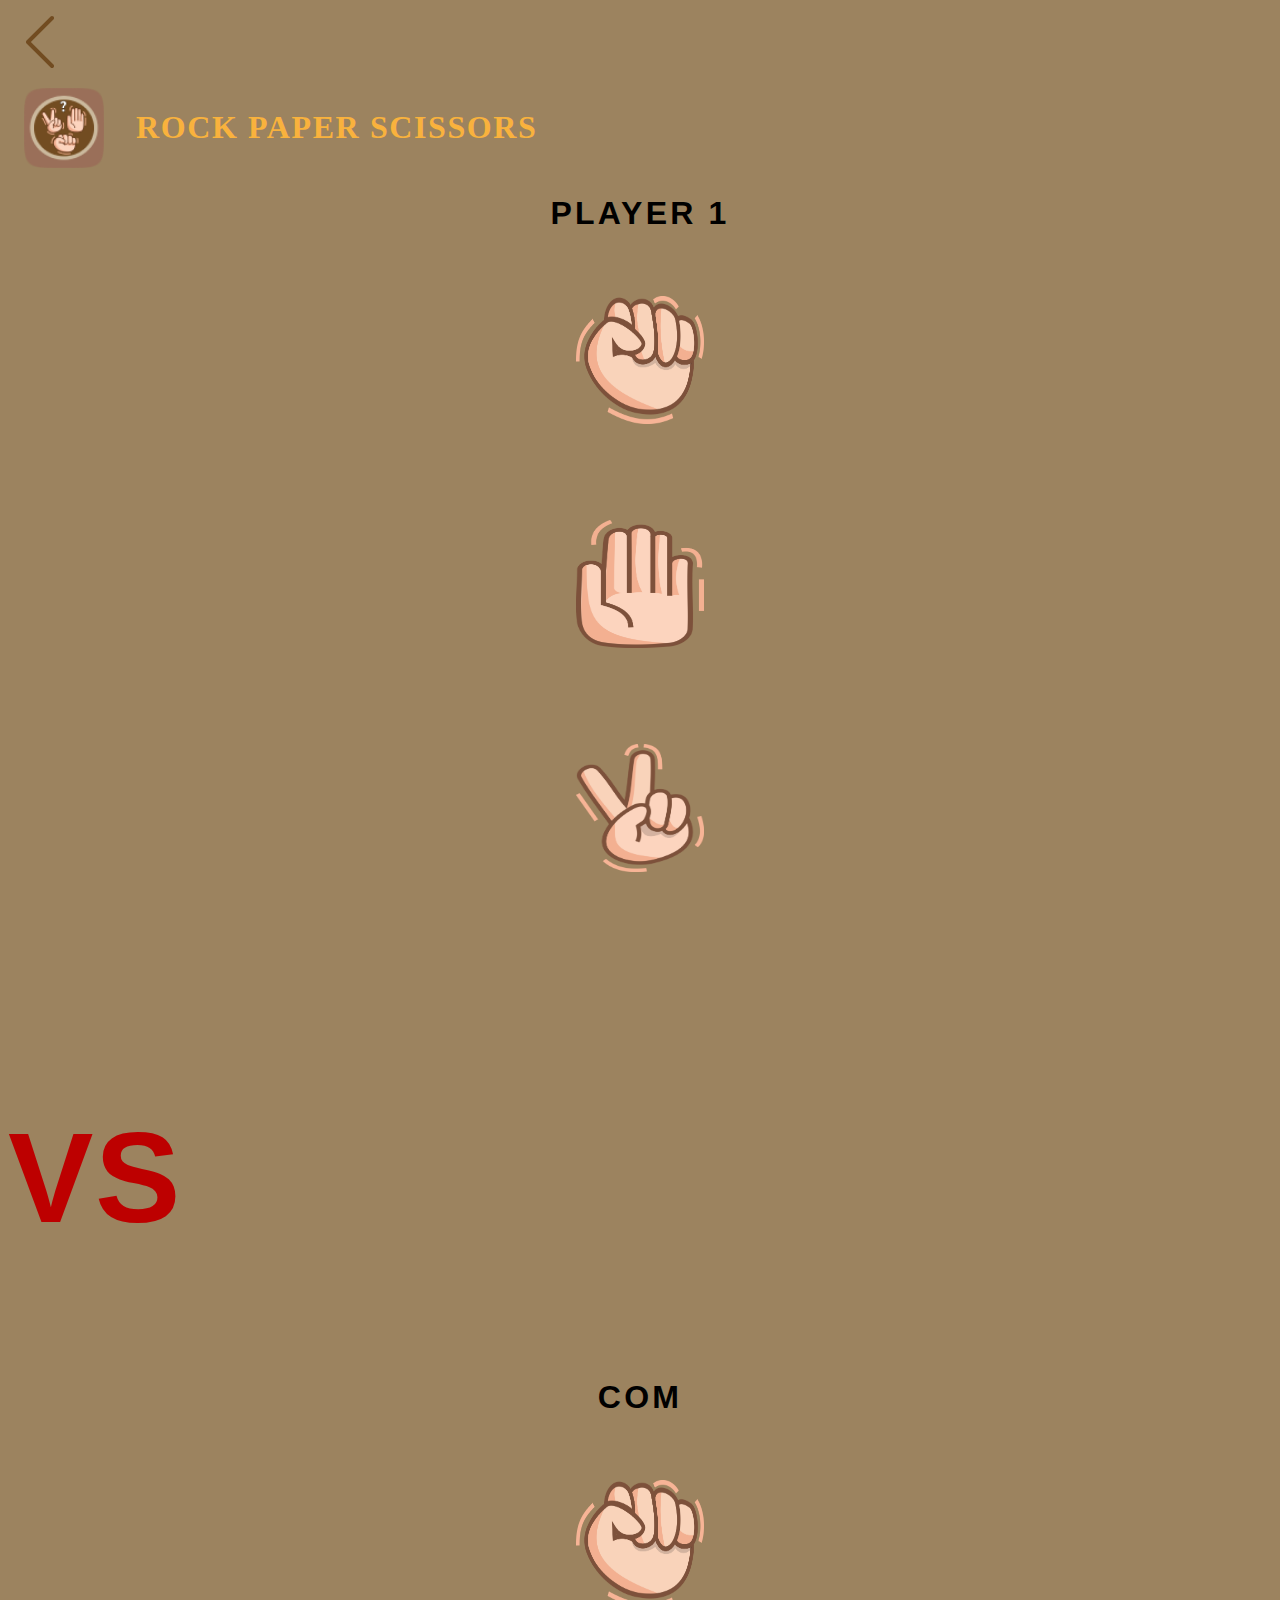
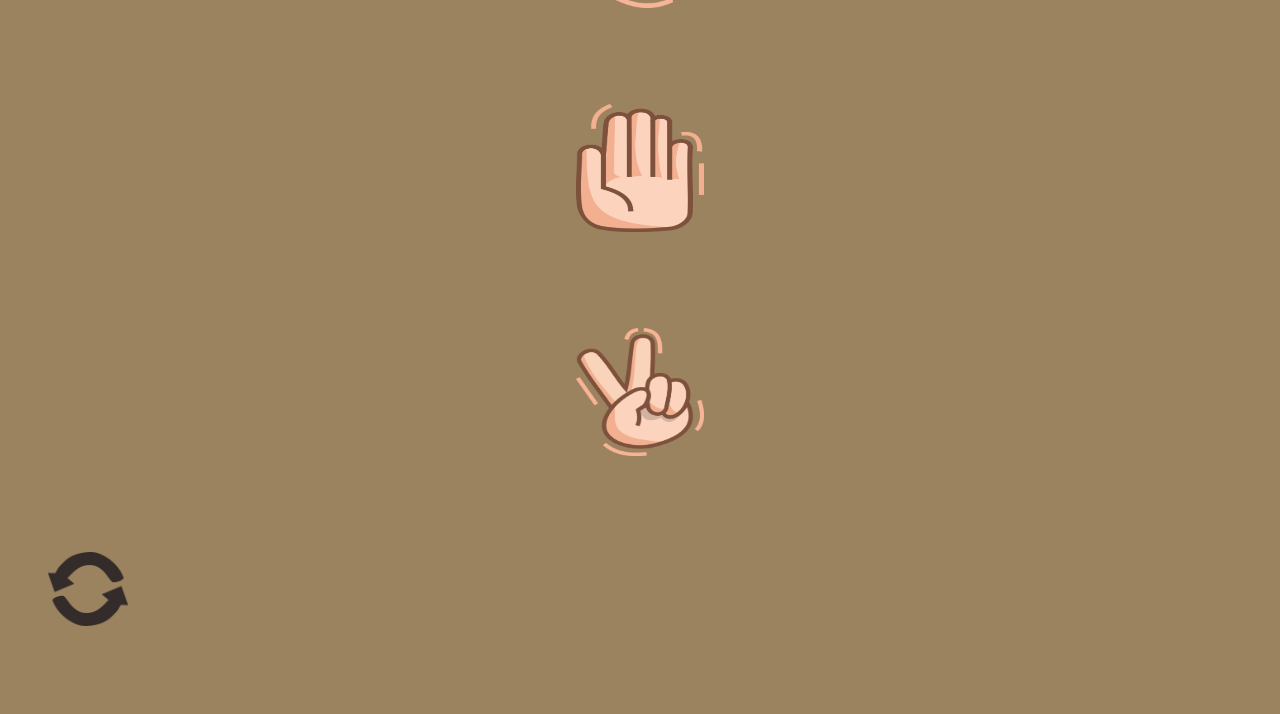
==== game.html @ 490c2d47 "Menambahkan Border Box pada player input" ====
<!DOCTYPE html>
<html lang="en">

<head>
    <!-- Primary Meta Tags -->
    <meta charset="UTF-8">
    <meta http-equiv="X-UA-Compatible" content="IE=edge">
    <meta name="viewport" content="width=device-width, initial-scale=1.0">
    <meta author='Dimas Agung'>
    <meta name="title" content="Play Traditional Game">
    <meta name="description" content="Binar Challenge Chapter 4">

    <!-- Boostrap 5.1.3 -->
    <link href="https://cdn.jsdelivr.net/npm/bootstrap@5.1.3/dist/css/bootstrap.min.css" rel="stylesheet"
        integrity="sha384-1BmE4kWBq78iYhFldvKuhfTAU6auU8tT94WrHftjDbrCEXSU1oBoqyl2QvZ6jIW3" crossorigin="anonymous">

    <!-- Boostrap Icon -->
    <link rel="stylesheet" href="https://cdn.jsdelivr.net/npm/bootstrap-icons@1.7.2/font/bootstrap-icons.css">

    <!-- Custom CSS -->
    <link rel="stylesheet" href="game.css">

    <!-- Javascript -->
    <link rel="stylesheet" href="assets/scripts/script.js">

    <!-- Title -->
    <link rel="icon" type="image/png" href="assets/Images/Dimas.png">
    <title>The Game</title>
</head>

<body>
    <div class="container-fluid">
        <!-- Header Section -->
        <header>
            <nav class="align-items-center d-flex m-3">
                <div class="back-button">
                    <a href="index.html"><i class="bi bi-chevron-left"></i></a>
                </div>
                <div class="title">
                    <div class="title-logo">
                        <img src="assets/Images/logo.png" alt="logo">
                    </div>
                    <div class="title-text">
                        <h1>ROCK PAPER SCISSORS</h1>
                    </div>
                </div>
            </nav>
        </header>

        <!-- Main Section -->
        <main class="row justify-content-center mt-3">
            <!-- player Section -->
            <div class="col-lg-3">
                <h1 class="player-title">PLAYER 1</h1>
                <div class="row justify-content-center">
                    <figure class="col-lg-7 pt-4 figure player-box" id="rock">
                        <input type="image" src="assets/Images/batu.png">
                    </figure>
                    <figure class="col-lg-7 pt-4 figure player-box" id="paper">
                        <input type="image" src="assets/Images/kertas.png">
                    </figure>
                    <figure class="col-lg-7 pt-4 figure player-box" id="scissors">
                        <input type="image" src="assets/Images/gunting.png">
                    </figure>
                </div>
            </div>

            <!-- Status Section -->
            <div class="col-lg-2 mx-3 text-center">
                <div class="row justify-content-center">
                    <div class="col versus" id="versus">
                        <p>
                            VS
                        </p>
                    </div>
                    <!-- <div class="col win-player" id="win-player">
                        <p>
                            PLAYER 1
                        </p>
                        <p>
                            WIN
                        </p>
                    </div>
                    <div class="col win-com" id="win-com">
                        <p>
                            COM
                        </p>
                        <p>
                            WIN
                        </p>
                    </div>
                    <div class="col draw" id="draw">
                        <p>
                            DRAW
                        </p>
                    </div> -->
                </div>
            </div>

            <!-- COM Section -->
            <div class="col-3">
                <h1 class="com-title">COM</h1>
                <div class="row justify-content-center">
                    <figure class="col-lg-7 pt-4 figure" id="com-rock">
                        <img src="assets/Images/batu.png" alt="com-rock">
                    </figure>
                    <figure class="col-lg-7 pt-4 figure" id="com-paper">
                        <img src="assets/Images/kertas.png" alt="com-paper">
                    </figure>
                    <figure class="col-lg-7 pt-4 figure" id="com-scissors">
                        <img src="assets/Images/gunting.png" alt="com-scissors">
                    </figure>
                </div>
            </div>
            <div class="row text-center">
                <figure onclick="resetGame()">
                    <img src="assets/Images/refresh.png" class="reset-button">
                </figure>
            </div>
        </main>
        <!-- Main Section End-->

        <!-- Reset Button Section -->
        <!-- <section class="row my-5 text-center">
            <figure onclick="resetGame()">
                <img src="assets/Images/refresh.png" class="reset-button">
            </figure>
        </section> -->
    </div>
</body>

</html>
---- game.css ----
/* FONT */
@import url("https://fonts.googleapis.com/css2?family=Bebas+Neue&family=Open+Sans&display=swap");

/* GLOBAL STYLING */
body {
    min-height: 100vh;
    background: #9C835F;
    display: flex;
    flex-direction: column;
    font-size: 4rem;
}

/* HEADER SECTION */
.back-button a {
    color: #724C21;
}

.back-button a:hover {
    color: #F9B23D;
}

.title {
    display: flex;
    align-items: center;
}

.title div {
    margin: 0 1rem;
}

.title-logo {
    display: flex;
    width: 5rem;
}

.title-logo img {
    width: 80px;
    height: 80px;
}

.title-text h1 {
    font-size: 2rem;
    line-height: 49px;
    letter-spacing: 0.1rem;
    font-style: normal;
    font-weight: bold;
    text-align: center;
    color: #F9B23D;

}

/* END OF HEADER SECTION */

/* MAIN SECTION */
.player-title {
    font-family: sans-serif;
    text-align: center;
    font-weight: bold;
    letter-spacing: 0.2rem;
    margin-bottom: 2rem;
    font-size: 2rem;
}

.com-title {
    font-family: sans-serif;
    text-align: center;
    font-weight: bold;
    letter-spacing: 0.2rem;
    margin-bottom: 2rem;
    font-size: 2rem;
}

.figure {
    height: 10rem;
    text-align: center;
}

.figure input,
.figure img {
    height: 128px;
    width: 128px;
}

.player-box:hover {
    background-color: #C4C4C4;
    /* transform: scale(1.2) rotate(15deg); */
    /* border-radius: 10%;
    -webkit-border-radius: 10%;
    -moz-border-radius: 10%;
    -ms-border-radius: 10%;
    -o-border-radius: 10%; */
}

.versus {
    color: #BD0000;
    font-weight: bold;
    font-family: sans-serif;
    display: block;
    letter-spacing: 0.1rem;
    font-size: 8rem;
    margin-top: 12.5rem;
    margin-bottom: 3rem;
}

.reset-button {
    max-width: 5rem;
    cursor: pointer;
}

.reset-button:hover {
    animation: rotate 1s normal;
}

@keyframes rotate {
    50% {
        transform: rotate(180deg);
    }
}

/* END OF MAIN SECTION */
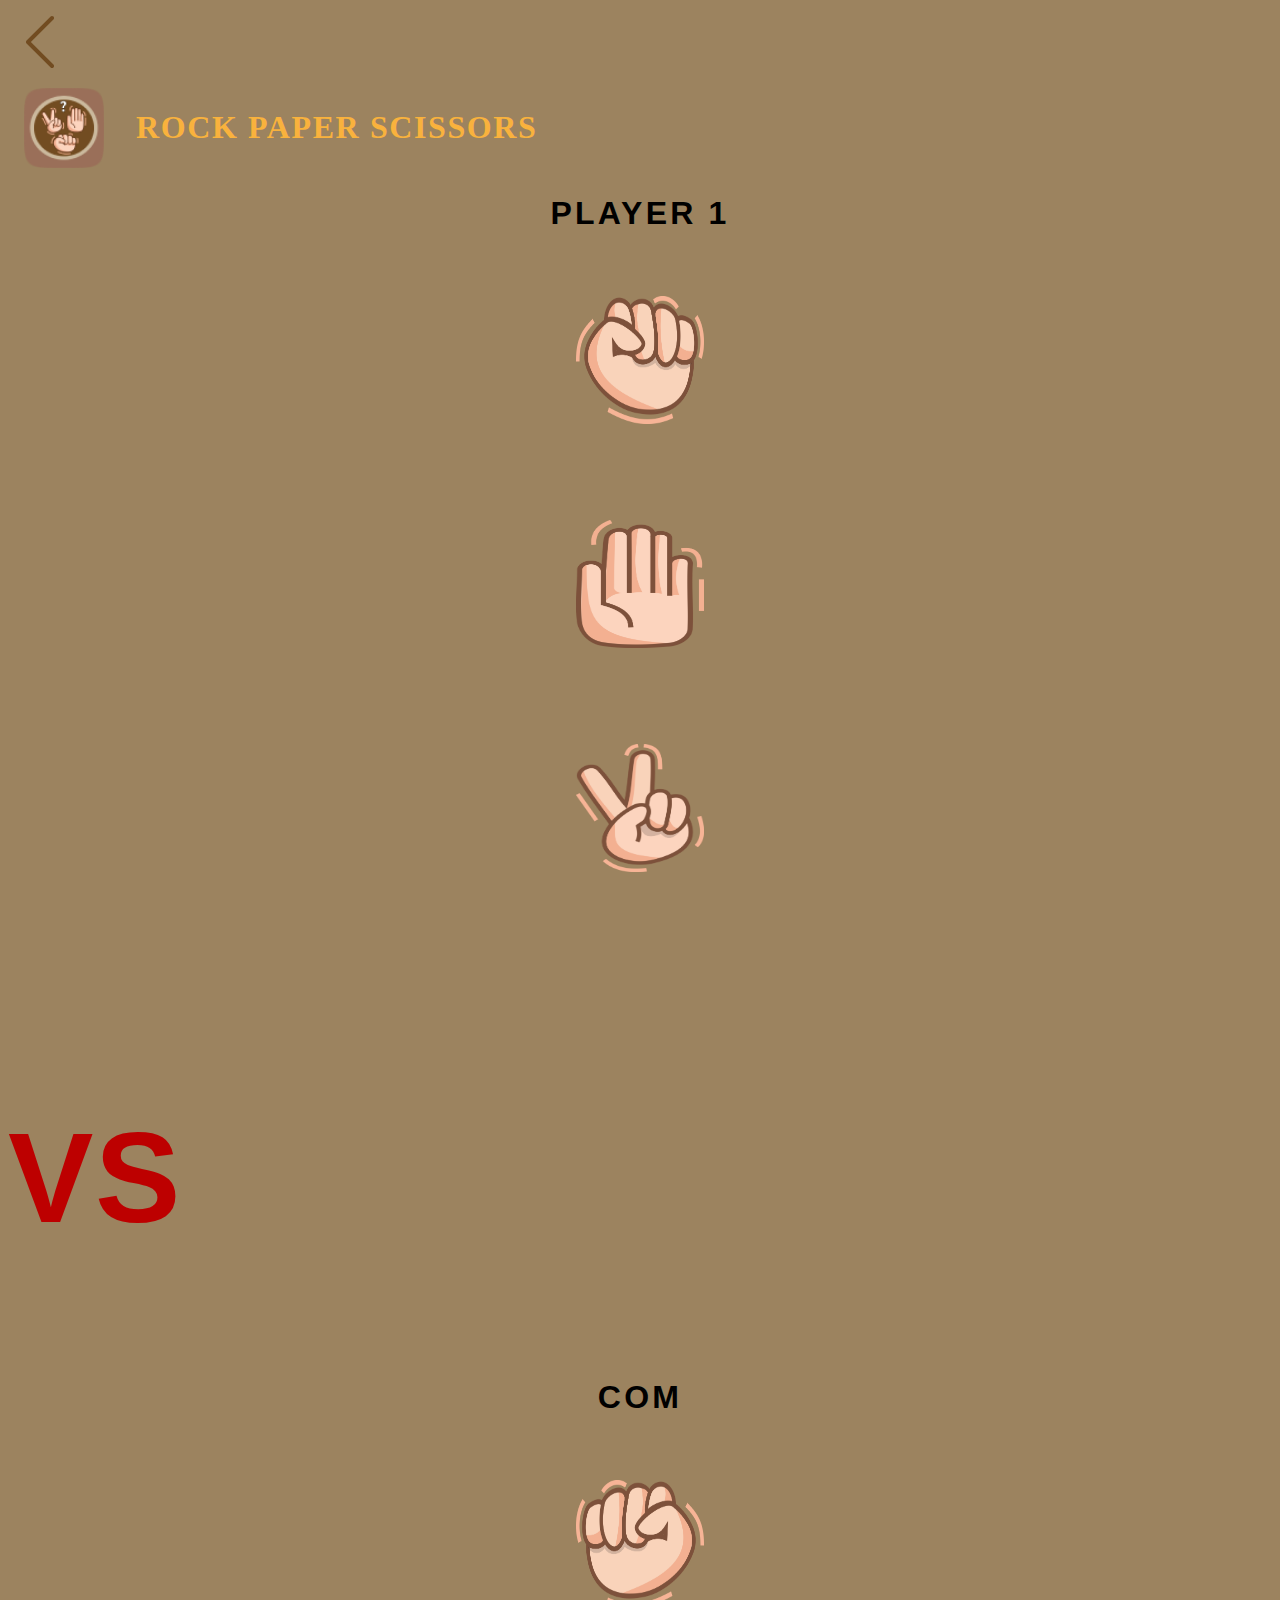
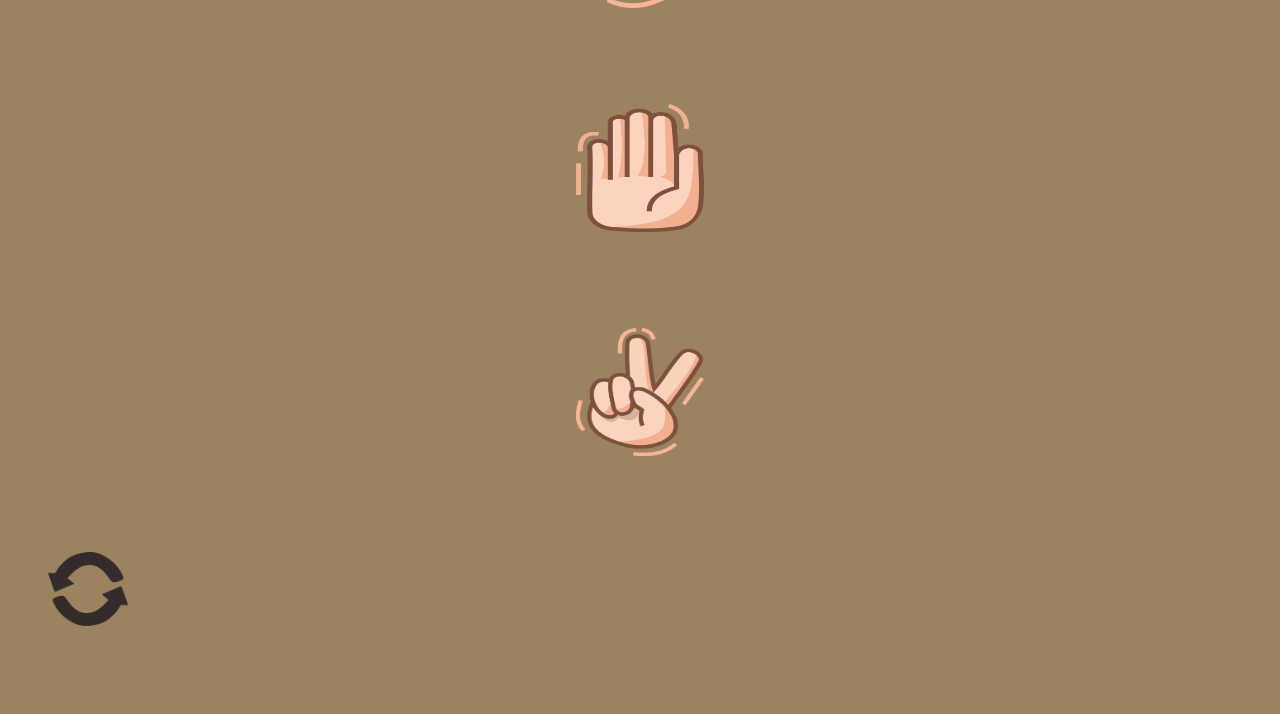
==== commit acff3f8c: "Final Version all Working" ====
--- a/game.html
+++ b/game.html
@@ -18,17 +18,15 @@
     <link rel="stylesheet" href="https://cdn.jsdelivr.net/npm/bootstrap-icons@1.7.2/font/bootstrap-icons.css">
 
     <!-- Custom CSS -->
-    <link rel="stylesheet" href="game.css">
-
-    <!-- Javascript -->
-    <link rel="stylesheet" href="assets/scripts/script.js">
+    <link rel="stylesheet" href="src/assets/styles/game.css">
 
     <!-- Title -->
-    <link rel="icon" type="image/png" href="assets/Images/Dimas.png">
+    <link rel="icon" type="image/png" href="src/assets/images/Dimas.png">
     <title>The Game</title>
 </head>
 
 <body>
+    <audio autoplay loop src="src/assets/mp3/Awakening.mp3"></audio>
     <div class="container-fluid">
         <!-- Header Section -->
         <header>
@@ -38,7 +36,7 @@
                 </div>
                 <div class="title">
                     <div class="title-logo">
-                        <img src="assets/Images/logo.png" alt="logo">
+                        <img src="src/assets/images/logo.png" alt="logo">
                     </div>
                     <div class="title-text">
                         <h1>ROCK PAPER SCISSORS</h1>
@@ -51,16 +49,18 @@
         <main class="row justify-content-center mt-3">
             <!-- player Section -->
             <div class="col-lg-3">
-                <h1 class="player-title">PLAYER 1</h1>
+                <h1 id="username" class="player-title">PLAYER 1</h1>
                 <div class="row justify-content-center">
-                    <figure class="col-lg-7 pt-4 figure player-box" id="rock">
-                        <input type="image" src="assets/Images/batu.png">
+                    <figure class="col-lg-7 pt-4 figure" id="rock">
+                        <input type="image" src="src/assets/images/batu.png" class="player" onclick="getChoice(0)">
                     </figure>
-                    <figure class="col-lg-7 pt-4 figure player-box" id="paper">
-                        <input type="image" src="assets/Images/kertas.png">
+                    <figure class="col-lg-7 pt-4 figure" id="paper">
+                        <input type="image" src="src/assets/images/kertas.png" class="player" onclick="
+                            getChoice(1)">
                     </figure>
-                    <figure class="col-lg-7 pt-4 figure player-box" id="scissors">
-                        <input type="image" src="assets/Images/gunting.png">
+                    <figure class="col-lg-7 pt-4 figure" id="scissors">
+                        <input type="image" src="src/assets/images/gunting.png" class="player" onclick="
+                            getChoice(2)">
                     </figure>
                 </div>
             </div>
@@ -73,7 +73,7 @@
                             VS
                         </p>
                     </div>
-                    <!-- <div class="col win-player" id="win-player">
+                    <div class="col win-player" id="player-win">
                         <p>
                             PLAYER 1
                         </p>
@@ -81,7 +81,7 @@
                             WIN
                         </p>
                     </div>
-                    <div class="col win-com" id="win-com">
+                    <div class="col win-com" id="com-win">
                         <p>
                             COM
                         </p>
@@ -93,40 +93,35 @@
                         <p>
                             DRAW
                         </p>
-                    </div> -->
+                    </div>
                 </div>
             </div>
 
             <!-- COM Section -->
             <div class="col-3">
                 <h1 class="com-title">COM</h1>
-                <div class="row justify-content-center">
+                <div class="row justify-content-center" style="transform: scaleX(-1);">
                     <figure class="col-lg-7 pt-4 figure" id="com-rock">
-                        <img src="assets/Images/batu.png" alt="com-rock">
+                        <img src="src/assets/images/batu.png" alt="com-rock">
                     </figure>
                     <figure class="col-lg-7 pt-4 figure" id="com-paper">
-                        <img src="assets/Images/kertas.png" alt="com-paper">
+                        <img src="src/assets/images/kertas.png" alt="com-paper">
                     </figure>
                     <figure class="col-lg-7 pt-4 figure" id="com-scissors">
-                        <img src="assets/Images/gunting.png" alt="com-scissors">
+                        <img src="src/assets/images/gunting.png" alt="com-scissors">
                     </figure>
                 </div>
             </div>
             <div class="row text-center">
                 <figure onclick="resetGame()">
-                    <img src="assets/Images/refresh.png" class="reset-button">
+                    <img src="src/assets/images/refresh.png" class="reset-button">
                 </figure>
             </div>
         </main>
         <!-- Main Section End-->
-
-        <!-- Reset Button Section -->
-        <!-- <section class="row my-5 text-center">
-            <figure onclick="resetGame()">
-                <img src="assets/Images/refresh.png" class="reset-button">
-            </figure>
-        </section> -->
     </div>
+    <!-- Javascript -->
+    <script src="src/assets/scripts/script.js"></script>
 </body>
 
 </html>--- a/src/assets/styles/game.css
+++ b/src/assets/styles/game.css
@@ -0,0 +1,160 @@
+/* FONT */
+@import url("https://fonts.googleapis.com/css2?family=Bebas+Neue&family=Open+Sans&display=swap");
+
+/* GLOBAL STYLING */
+body {
+    min-height: 100vh;
+    background-color: #9C835F;
+    display: flex;
+    flex-direction: column;
+    font-size: 4rem;
+}
+
+/* HEADER SECTION */
+
+.back-button a {
+    color: #724C21;
+}
+
+.back-button a:hover {
+    color: #F9B23D;
+}
+
+.title {
+    display: flex;
+    align-items: center;
+}
+
+.title div {
+    margin: 0 1rem;
+}
+
+.title-logo {
+    display: flex;
+    width: 5rem;
+}
+
+.title-logo img {
+    width: 80px;
+    height: 80px;
+}
+
+.title-text h1 {
+    font-size: 2rem;
+    line-height: 49px;
+    letter-spacing: 0.1rem;
+    font-style: normal;
+    font-weight: bold;
+    text-align: center;
+    color: #F9B23D;
+
+}
+
+/* END OF HEADER SECTION */
+
+/* MAIN SECTION */
+.player-title {
+    font-family: sans-serif;
+    text-align: center;
+    font-weight: bold;
+    letter-spacing: 0.2rem;
+    margin-bottom: 2rem;
+    font-size: 2rem;
+}
+
+.com-title {
+    font-family: sans-serif;
+    text-align: center;
+    font-weight: bold;
+    letter-spacing: 0.2rem;
+    margin-bottom: 2rem;
+    font-size: 2rem;
+}
+
+.figure {
+    height: 10rem;
+    text-align: center;
+}
+
+.figure input,
+.figure img {
+    height: 128px;
+    width: 128px;
+}
+
+.player:hover {
+    transform: scale(1.2) rotate(15deg);
+}
+
+.win-player,
+.win-com {
+    color: white;
+    font-family: sans-serif;
+    letter-spacing: 0.2rem;
+    font-weight: bold;
+    font-size: 1.3rem;
+    padding-top: 0.1rem;
+    padding-bottom: 0.1rem;
+    margin-top: 10rem;
+    background-color: #4C9654;
+    transform: rotate(-15deg);
+    height: 10rem;
+    padding-top: 2.5rem;
+    margin-bottom: 10rem;
+    display: none;
+}
+
+.draw {
+    color: white;
+    font-family: sans-serif;
+    letter-spacing: 0.2rem;
+    font-weight: bold;
+    font-size: 1.3rem;
+    padding-top: 0.1rem;
+    padding-bottom: 0.1rem;
+    margin-top: 10rem;
+    background-color: #035B0C;
+    transform: rotate(-15deg);
+    height: 10rem;
+    padding-top: 3.5rem;
+    margin-bottom: 10rem;
+    display: none;
+}
+
+.versus {
+    color: #BD0000;
+    font-weight: bold;
+    font-family: sans-serif;
+    display: block;
+    letter-spacing: 0.1rem;
+    font-size: 8rem;
+    margin-top: 12.5rem;
+    margin-bottom: 3rem;
+}
+
+.reset-button {
+    max-width: 5rem;
+    cursor: pointer;
+}
+
+.reset-button:hover {
+    animation: rotate 1s normal;
+}
+
+@keyframes rotate {
+    50% {
+        transform: rotate(180deg);
+    }
+}
+
+/* END OF MAIN SECTION */
+
+/* JAVASCRIPT SECTION  */
+.border-pick {
+    background-color: #c4c4c4;
+    border-radius: 1rem;
+    -webkit-border-radius: 1rem;
+    -moz-border-radius: 1rem;
+    -ms-border-radius: 1rem;
+    -o-border-radius: 1rem;
+}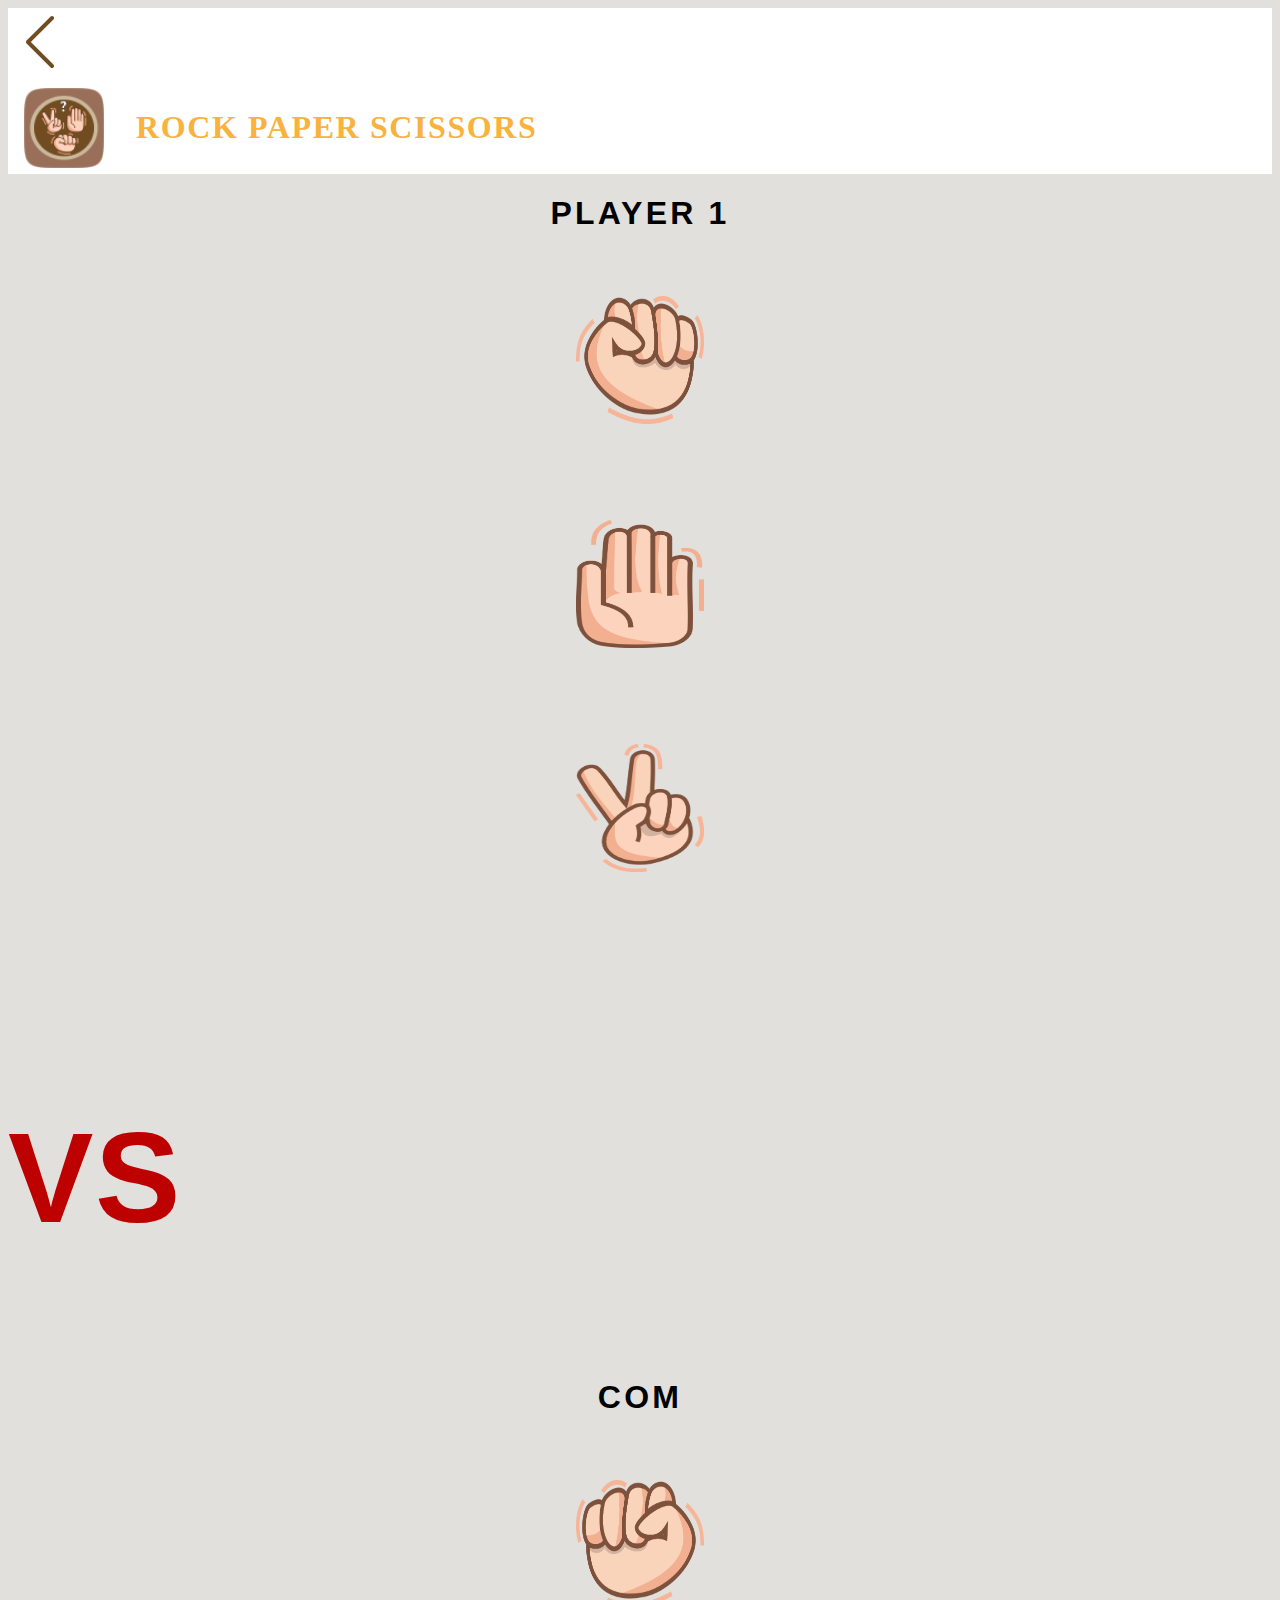
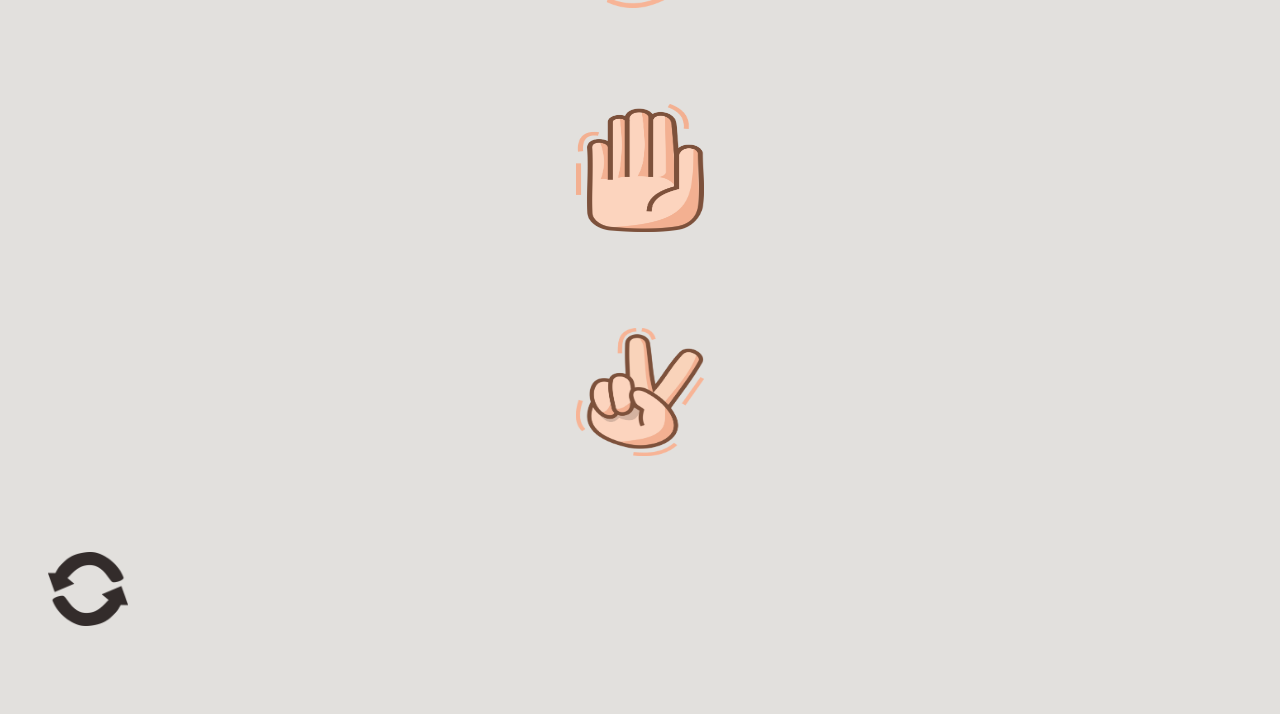
==== commit d062da35: "Menambahkan Sound Effect" ====
--- a/game.html
+++ b/game.html
@@ -26,24 +26,26 @@
 </head>
 
 <body>
+    <!-- Sound Effect -->
     <audio autoplay loop src="src/assets/mp3/Awakening.mp3"></audio>
+    <audio id="click" src="src/assets/wav/mixkit-retro-game-notification-212.wav"></audio>
+    <!-- Header Section -->
+    <header>
+        <nav class="align-items-center d-flex m-3">
+            <div class="back-button">
+                <a href="index.html"><i class="bi bi-chevron-left"></i></a>
+            </div>
+            <div class="title">
+                <div class="title-logo">
+                    <img src="src/assets/images/logo.png" alt="logo">
+                </div>
+                <div class="title-text">
+                    <h1>ROCK PAPER SCISSORS</h1>
+                </div>
+            </div>
+        </nav>
+    </header>
     <div class="container-fluid">
-        <!-- Header Section -->
-        <header>
-            <nav class="align-items-center d-flex m-3">
-                <div class="back-button">
-                    <a href="index.html"><i class="bi bi-chevron-left"></i></a>
-                </div>
-                <div class="title">
-                    <div class="title-logo">
-                        <img src="src/assets/images/logo.png" alt="logo">
-                    </div>
-                    <div class="title-text">
-                        <h1>ROCK PAPER SCISSORS</h1>
-                    </div>
-                </div>
-            </nav>
-        </header>
 
         <!-- Main Section -->
         <main class="row justify-content-center mt-3">
@@ -74,8 +76,8 @@
                         </p>
                     </div>
                     <div class="col win-player" id="player-win">
-                        <p>
-                            PLAYER 1
+                        <p id="playerwin">
+                            <!-- username -->
                         </p>
                         <p>
                             WIN
--- a/src/assets/styles/game.css
+++ b/src/assets/styles/game.css
@@ -4,10 +4,14 @@
 /* GLOBAL STYLING */
 body {
     min-height: 100vh;
-    background-color: #9C835F;
+    background-color: #E2E0DD;
     display: flex;
     flex-direction: column;
     font-size: 4rem;
+}
+
+header {
+    background-color: white;
 }
 
 /* HEADER SECTION */
@@ -96,7 +100,6 @@
     padding-top: 0.1rem;
     padding-bottom: 0.1rem;
     margin-top: 10rem;
-    background-color: #4C9654;
     transform: rotate(-15deg);
     height: 10rem;
     padding-top: 2.5rem;
@@ -104,8 +107,16 @@
     display: none;
 }
 
+.win-player {
+    background-color: #4C9654;
+}
+
+.win-com {
+    background-color: red;
+}
+
 .draw {
-    color: white;
+    color: black;
     font-family: sans-serif;
     letter-spacing: 0.2rem;
     font-weight: bold;
@@ -113,7 +124,7 @@
     padding-top: 0.1rem;
     padding-bottom: 0.1rem;
     margin-top: 10rem;
-    background-color: #035B0C;
+    background-color: yellow;
     transform: rotate(-15deg);
     height: 10rem;
     padding-top: 3.5rem;
@@ -151,7 +162,7 @@
 
 /* JAVASCRIPT SECTION  */
 .border-pick {
-    background-color: #c4c4c4;
+    background-color: #737373;
     border-radius: 1rem;
     -webkit-border-radius: 1rem;
     -moz-border-radius: 1rem;
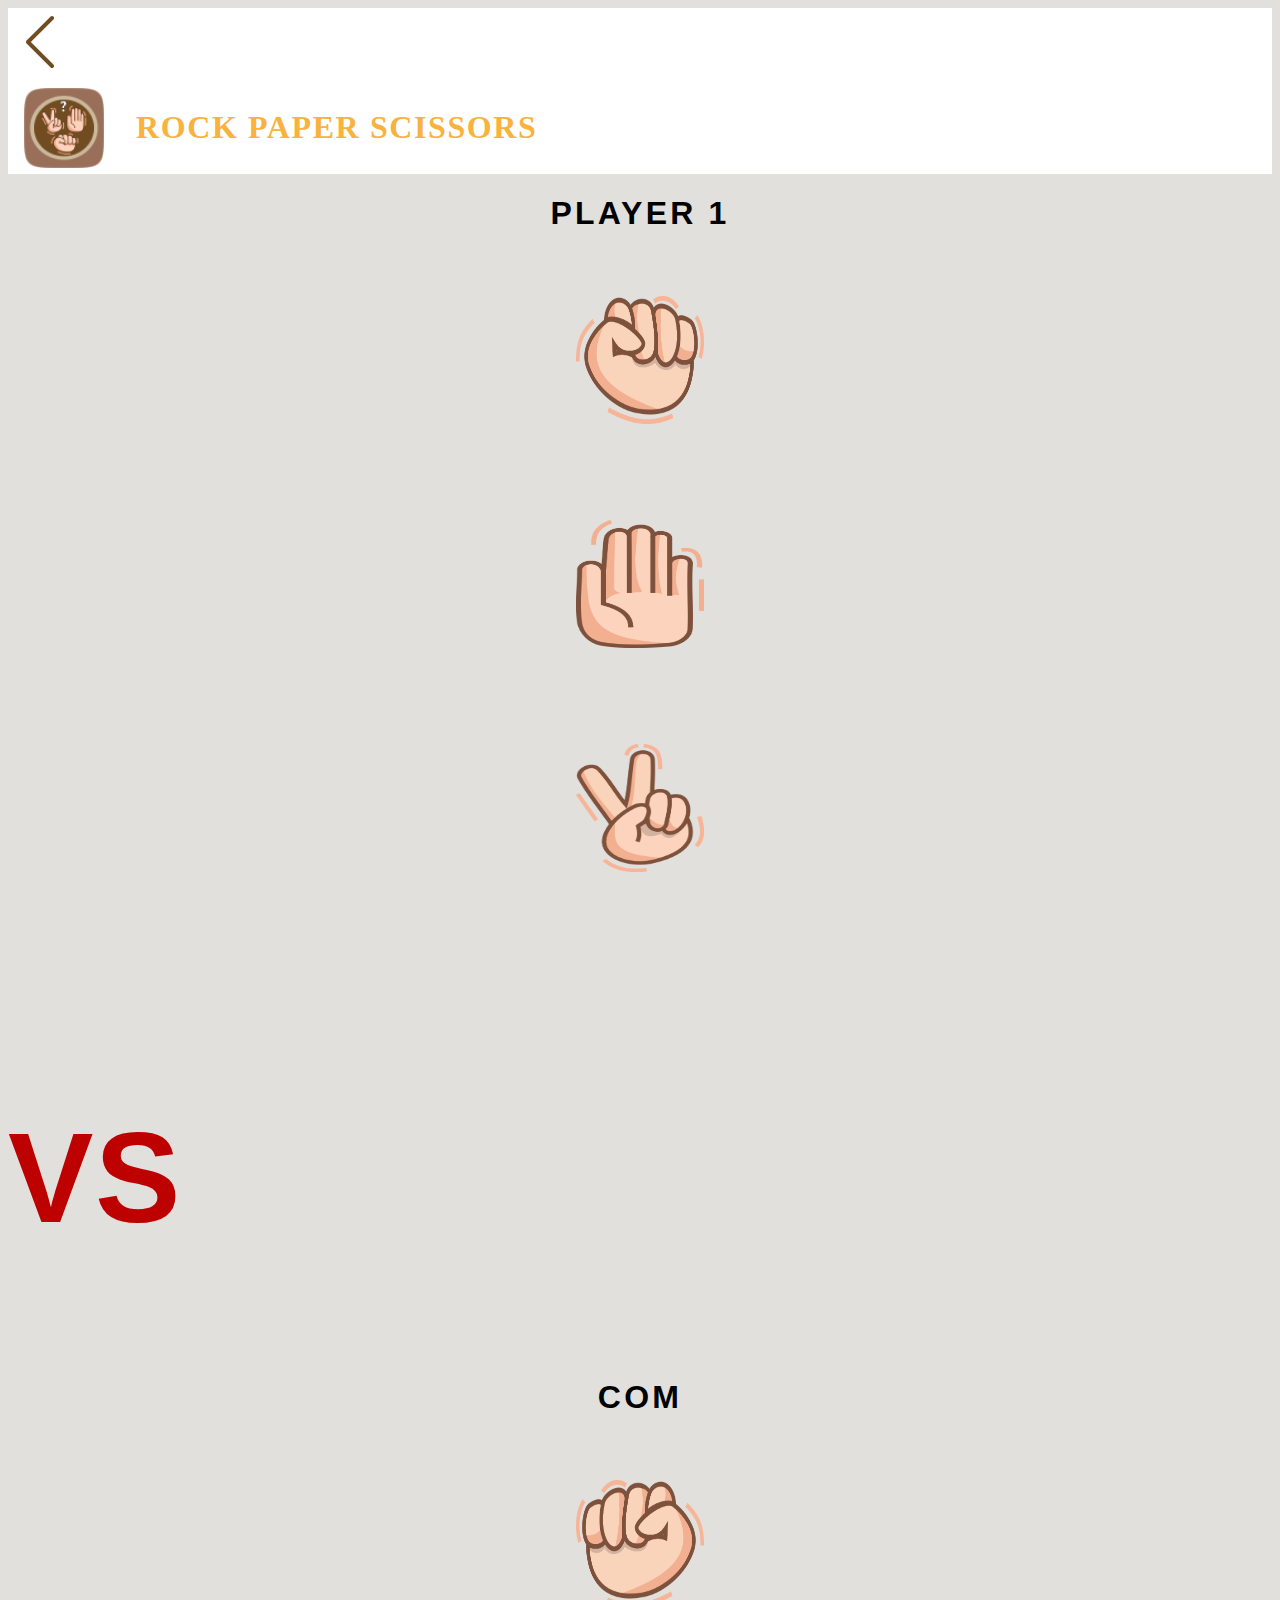
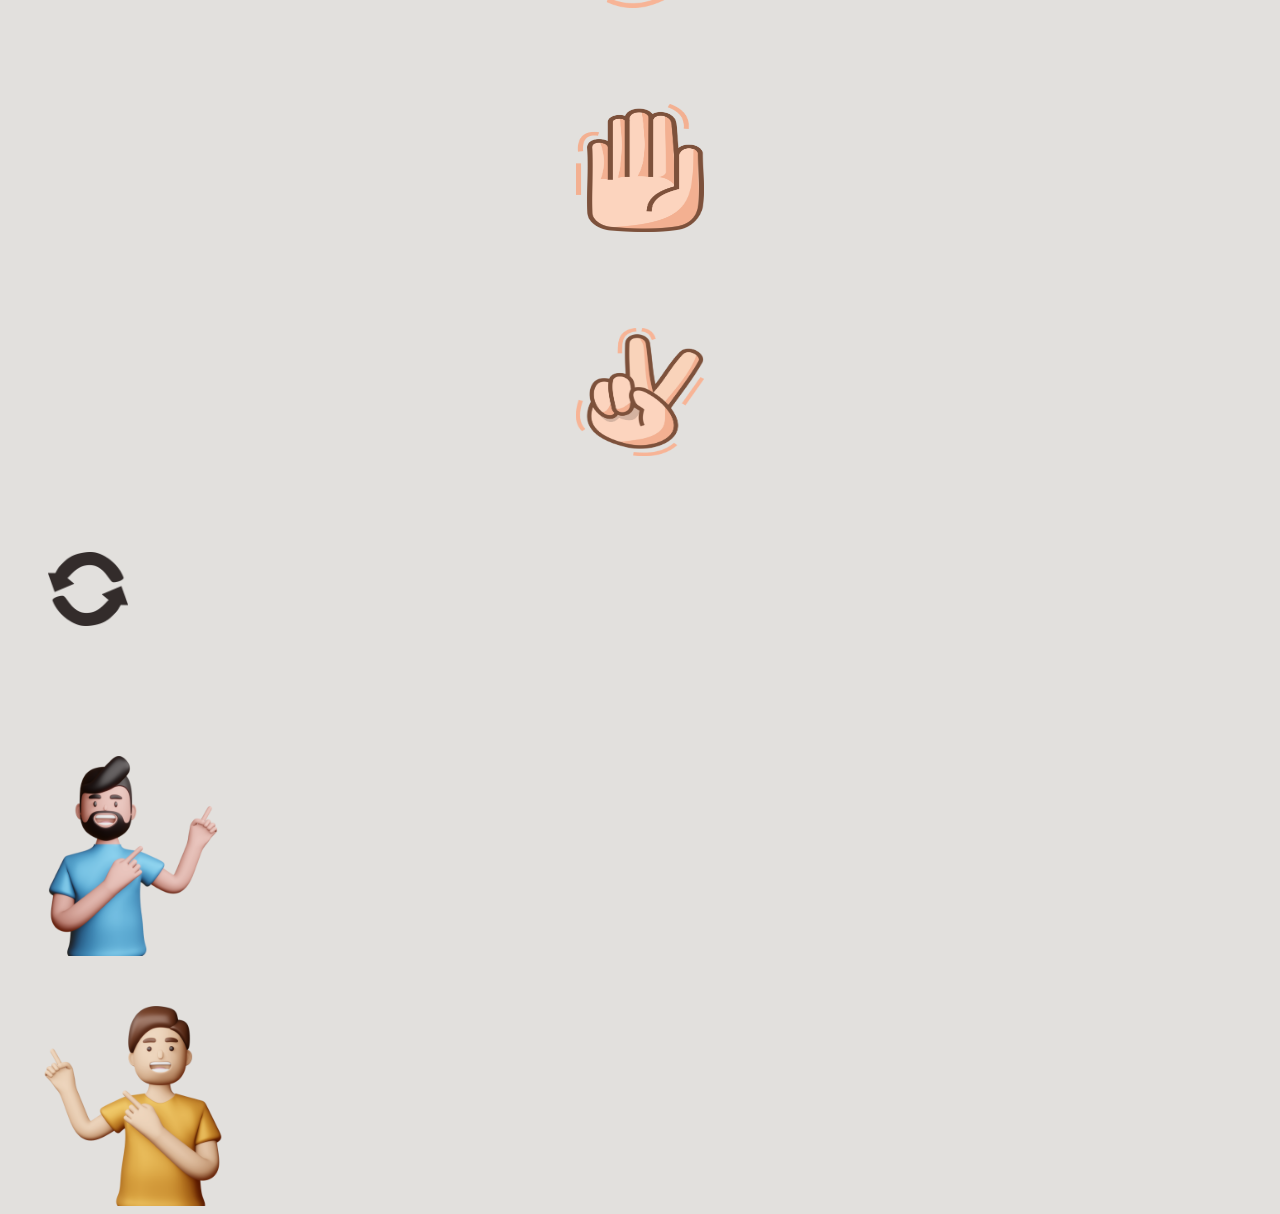
==== commit e6a5a931: "Final Version" ====
--- a/game.html
+++ b/game.html
@@ -27,7 +27,7 @@
 
 <body>
     <!-- Sound Effect -->
-    <audio autoplay loop src="src/assets/mp3/Awakening.mp3"></audio>
+    <audio id="bgaudio" autoplay loop src="src/assets/mp3/Awakening.mp3"></audio>
     <audio id="click" src="src/assets/wav/mixkit-retro-game-notification-212.wav"></audio>
     <!-- Header Section -->
     <header>
@@ -122,6 +122,9 @@
         </main>
         <!-- Main Section End-->
     </div>
+
+    <img class="position-absolute bottom-0" src="src/assets/images/1.png" style="width: 250px;" alt="1">
+    <img class="position-absolute bottom-0 end-0" src="src/assets/images/2.png" style="width: 250px;" alt="2">
     <!-- Javascript -->
     <script src="src/assets/scripts/script.js"></script>
 </body>
